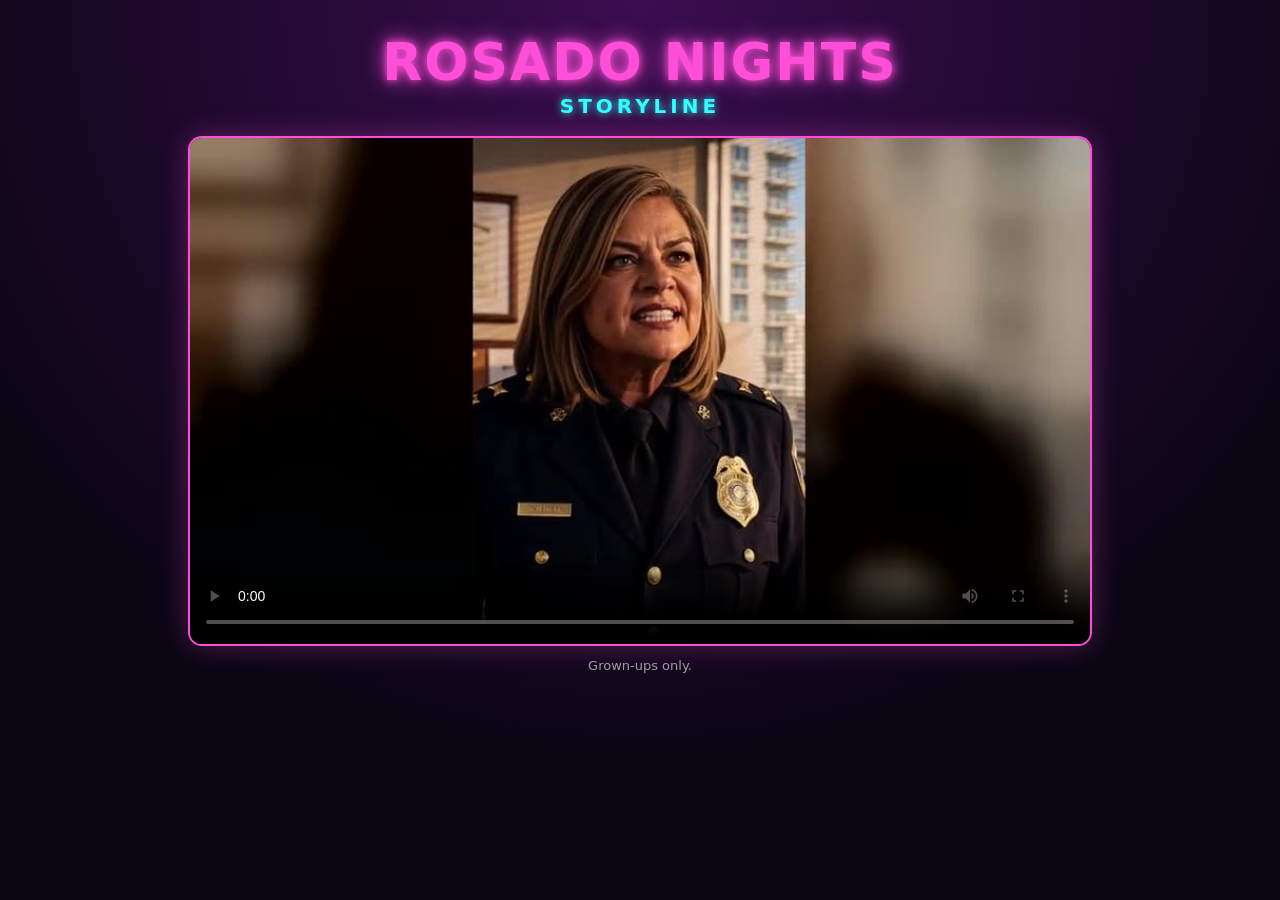
==== index.html @ 65f8eb80 "Storyline page" ====
<!doctype html><html lang="en"><head><meta charset="utf-8">
<meta name="robots" content="noindex, nofollow">
<meta name="viewport" content="width=device-width,initial-scale=1,viewport-fit=cover">
<title>Rosado Nights · Storyline</title>
<style>
body{margin:0;min-height:100vh;background:radial-gradient(circle at 50% 0,#3a0d4f,#0b0614 70%);color:#fff;font-family:system-ui,-apple-system,sans-serif;display:flex;flex-direction:column;align-items:center;padding:24px 12px;box-sizing:border-box}
h1{margin:8px 0 2px;font-size:clamp(28px,7vw,52px);letter-spacing:2px;color:#ff4fd8;text-shadow:0 0 8px #ff4fd8,0 0 22px #ff4fd8}
h2{margin:0 0 20px;font-weight:600;color:#3ff;text-shadow:0 0 8px #3ff;letter-spacing:4px;font-size:clamp(14px,3.5vw,20px)}
video{width:100%;max-width:900px;border-radius:12px;box-shadow:0 0 0 2px #ff4fd8,0 0 30px #ff4fd855;background:#000}
p{opacity:.6;font-size:13px;margin-top:14px}
</style></head><body>
<h1>ROSADO NIGHTS</h1><h2>STORYLINE</h2>
<video src="storyline.mp4" poster="poster.jpg" controls playsinline preload="metadata"></video>
<p>Grown-ups only.</p>
</body></html>
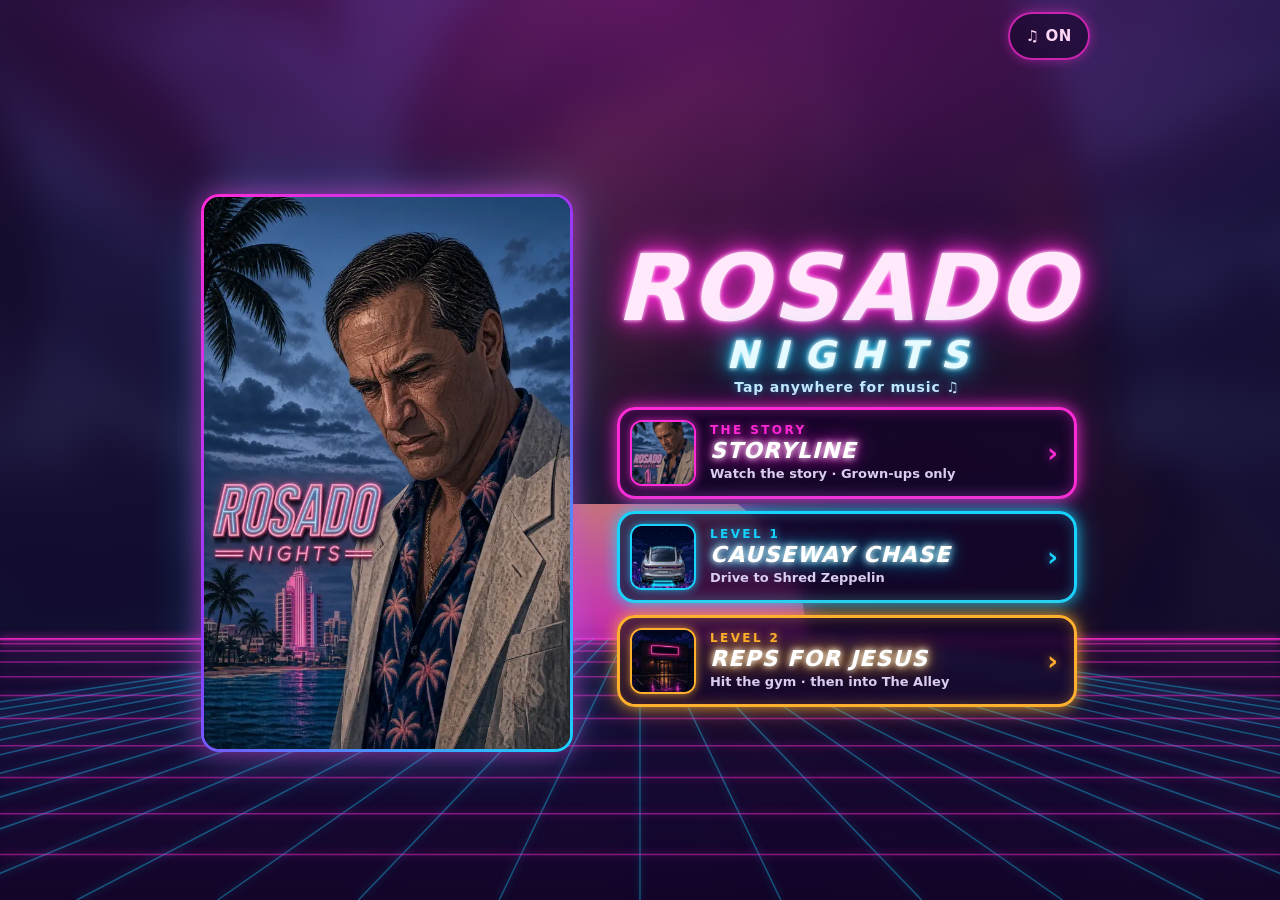
==== commit cb92fdf2: "Rosado Nights landing page + storyline page" ====
--- a/index.html
+++ b/index.html
@@ -1,15 +1,224 @@
-<!doctype html><html lang="en"><head><meta charset="utf-8">
+<!doctype html>
+<html lang="en">
+<head>
+<meta charset="utf-8">
+<meta http-equiv="Cache-Control" content="no-cache">
+<meta name="viewport" content="width=device-width,initial-scale=1,viewport-fit=cover">
 <meta name="robots" content="noindex, nofollow">
-<meta name="viewport" content="width=device-width,initial-scale=1,viewport-fit=cover">
-<title>Rosado Nights · Storyline</title>
+<meta name="theme-color" content="#1a0b33">
+<meta name="apple-mobile-web-app-capable" content="yes">
+<meta name="mobile-web-app-capable" content="yes">
+<meta name="apple-mobile-web-app-status-bar-style" content="black-translucent">
+<meta name="description" content="Rosado Nights: the storyline, Level 1 Causeway Chase, Level 2 Reps for Jesus and Level 3 The Alley, with the neon synthwave theme.">
+<title>Rosado Nights</title>
 <style>
-body{margin:0;min-height:100vh;background:radial-gradient(circle at 50% 0,#3a0d4f,#0b0614 70%);color:#fff;font-family:system-ui,-apple-system,sans-serif;display:flex;flex-direction:column;align-items:center;padding:24px 12px;box-sizing:border-box}
-h1{margin:8px 0 2px;font-size:clamp(28px,7vw,52px);letter-spacing:2px;color:#ff4fd8;text-shadow:0 0 8px #ff4fd8,0 0 22px #ff4fd8}
-h2{margin:0 0 20px;font-weight:600;color:#3ff;text-shadow:0 0 8px #3ff;letter-spacing:4px;font-size:clamp(14px,3.5vw,20px)}
-video{width:100%;max-width:900px;border-radius:12px;box-shadow:0 0 0 2px #ff4fd8,0 0 30px #ff4fd855;background:#000}
-p{opacity:.6;font-size:13px;margin-top:14px}
-</style></head><body>
-<h1>ROSADO NIGHTS</h1><h2>STORYLINE</h2>
-<video src="storyline.mp4" poster="poster.jpg" controls playsinline preload="metadata"></video>
-<p>Grown-ups only.</p>
-</body></html>
+*{box-sizing:border-box}
+html{-webkit-text-size-adjust:100%;background:#12062a}
+body{margin:0;min-height:100vh;min-height:100dvh;color:#fff;overflow-x:hidden;touch-action:manipulation;
+ font-family:system-ui,-apple-system,"Segoe UI",Roboto,sans-serif;-webkit-tap-highlight-color:transparent;
+ background:#12062a}
+.bg{position:fixed;inset:0;z-index:0;overflow:hidden}
+.bg img{width:100%;height:100%;object-fit:cover;object-position:50% 20%;transform:scale(1.12);
+ filter:blur(16px) brightness(.5) saturate(1.35)}
+.bg::after{content:"";position:absolute;inset:0;
+ background:
+  radial-gradient(90% 55% at 50% 0%,rgba(255,43,214,.28),transparent 70%),
+  linear-gradient(180deg,rgba(42,17,80,.55) 0%,rgba(26,11,51,.72) 50%,rgba(10,8,40,.92) 100%)}
+#viz{position:fixed;left:0;right:0;bottom:0;width:100%;height:44%;z-index:1;pointer-events:none}
+main{position:relative;z-index:2;min-height:100vh;min-height:100dvh;display:flex;flex-direction:column;align-items:center;
+ padding:calc(12px + env(safe-area-inset-top)) max(16px,env(safe-area-inset-right)) calc(22px + env(safe-area-inset-bottom)) max(16px,env(safe-area-inset-left))}
+.top{width:100%;max-width:900px;display:flex;align-items:center;justify-content:space-between;gap:10px}
+.back{display:inline-flex;align-items:center;gap:8px;min-height:48px;padding:0 18px;border-radius:999px;
+ color:#bfefff;text-decoration:none;font-weight:800;font-size:16px;letter-spacing:.02em;
+ background:rgba(20,6,40,.6);border:2px solid rgba(25,211,255,.7);box-shadow:0 0 12px rgba(25,211,255,.45);
+ -webkit-backdrop-filter:blur(6px);backdrop-filter:blur(6px)}
+.back:active{transform:translateY(2px)}
+.back:focus-visible,.mute:focus-visible,.box:focus-visible{outline:4px solid #fff;outline-offset:4px}
+.stage{flex:1;width:100%;max-width:900px;display:flex;flex-direction:column;align-items:center;justify-content:center;gap:12px;padding-top:8px}
+.poster{display:block;flex:none;height:clamp(170px,30dvh,420px);aspect-ratio:2/3;border-radius:18px;overflow:hidden;
+ border:3px solid transparent;background:linear-gradient(#1a0b33,#1a0b33) padding-box,linear-gradient(135deg,#ff2bd6,#8a3cff 50%,#19d3ff) border-box;
+ box-shadow:0 0 26px rgba(255,43,214,.55),0 0 52px rgba(25,211,255,.3);transition:box-shadow .2s ease}
+.poster img{display:block;width:100%;height:100%;object-fit:cover}
+h1{margin:6px 0 0;text-align:center;line-height:.95;font-weight:900;font-style:italic;text-transform:uppercase;
+ font-family:"Avenir Next Condensed","Arial Narrow",Impact,"Arial Black",system-ui,sans-serif}
+h1 .a{display:block;font-size:clamp(44px,13vw,92px);letter-spacing:.04em;color:#ffe9fb;
+ text-shadow:0 0 4px #fff,0 0 10px #ff2bd6,0 0 22px #ff2bd6,0 0 44px rgba(255,43,214,.75);animation:sign 6s linear infinite}
+h1 .b{display:block;margin-top:4px;font-size:clamp(20px,5.6vw,38px);letter-spacing:.42em;padding-left:.42em;color:#e6fbff;
+ text-shadow:0 0 4px #fff,0 0 10px #19d3ff,0 0 22px #19d3ff,0 0 40px rgba(25,211,255,.7)}
+.mute{appearance:none;-webkit-appearance:none;cursor:pointer;touch-action:manipulation;display:inline-flex;align-items:center;justify-content:center;gap:6px;
+ min-height:48px;min-width:48px;padding:0 16px;border-radius:999px;font:800 15px/1 system-ui,-apple-system,"Segoe UI",Roboto,sans-serif;letter-spacing:.04em;
+ color:#ffd6f6;background:rgba(20,6,40,.6);border:2px solid rgba(255,43,214,.75);box-shadow:0 0 12px rgba(255,43,214,.45);
+ -webkit-backdrop-filter:blur(6px);backdrop-filter:blur(6px)}
+.mute[aria-pressed="true"]{color:#9a8cb8;border-color:rgba(154,140,184,.6);box-shadow:none}
+.mute:active{transform:translateY(2px)}
+.hint{margin:0;font-size:14px;font-weight:700;color:#bfefff;letter-spacing:.06em;text-align:center;min-height:1.3em;text-shadow:0 0 8px rgba(25,211,255,.6)}
+.boxes{display:flex;flex-direction:column;gap:12px;width:min(460px,100%);margin-top:4px}
+.box{display:flex;align-items:center;gap:14px;min-height:88px;padding:10px 16px 10px 10px;border-radius:18px;text-decoration:none;color:#fff;
+ touch-action:manipulation;background:rgba(20,6,40,.78);border:3px solid var(--c);-webkit-backdrop-filter:blur(6px);backdrop-filter:blur(6px);
+ box-shadow:0 0 14px var(--g),0 0 32px var(--g2),inset 0 0 14px var(--g2);transition:transform .12s ease,box-shadow .12s ease}
+.box:hover{box-shadow:0 0 20px var(--g),0 0 46px var(--g),inset 0 0 18px var(--g2)}
+.box:active{transform:translateY(3px) scale(.99)}
+.box.s{--c:#ff2bd6;--g:rgba(255,43,214,.8);--g2:rgba(255,43,214,.35)}
+.box.l1{--c:#19d3ff;--g:rgba(25,211,255,.8);--g2:rgba(25,211,255,.3)}
+.box.l2{--c:#ffb02e;--g:rgba(255,176,46,.8);--g2:rgba(255,176,46,.3)}
+.box .th{flex:none;width:66px;height:66px;border-radius:12px;overflow:hidden;border:2px solid var(--c);box-shadow:0 0 10px var(--g)}
+.box .th img{display:block;width:100%;height:100%;object-fit:cover}
+.box .tx{flex:1;min-width:0;display:flex;flex-direction:column;gap:3px;text-align:left}
+.box .k{font:800 12px/1 system-ui,-apple-system,"Segoe UI",Roboto,sans-serif;letter-spacing:.2em;color:var(--c);text-shadow:0 0 8px var(--g)}
+.box .t{font:900 italic 22px/1.05 "Avenir Next Condensed","Arial Narrow",Impact,"Arial Black",system-ui,sans-serif;letter-spacing:.05em;text-transform:uppercase;
+ text-shadow:0 0 6px #fff,0 0 12px var(--c),0 0 24px var(--g)}
+.box .d{font-size:13px;font-weight:700;color:#d9cdf0;line-height:1.2}
+.box .ar{flex:none;font-size:26px;font-weight:900;color:var(--c);text-shadow:0 0 10px var(--g)}
+@media (max-width:699px) and (orientation:portrait){
+ h1 .a{font-size:clamp(40px,11.5vw,80px)}
+ .stage{gap:8px}
+}
+@keyframes sign{0%,17%,21%,70%,72%,100%{opacity:1}19%,71%{opacity:.6}}
+@keyframes glow{0%,100%{opacity:1}50%{opacity:.82}}
+.info{display:flex;flex-direction:column;align-items:center;gap:6px;width:100%}
+@media (min-width:700px) and (orientation:landscape),(min-width:1000px){
+ .stage{flex-direction:row;gap:42px}
+ .poster{height:clamp(240px,62dvh,560px)}
+ .info{width:auto;flex:0 1 460px}
+}
+@media (min-width:700px) and (orientation:portrait){
+ .poster{height:clamp(240px,34dvh,460px)}
+ .boxes{width:min(520px,100%);gap:16px}
+ .box{min-height:104px}.box .th{width:80px;height:80px}.box .t{font-size:26px}.box .d{font-size:15px}
+}
+@media (max-height:560px) and (orientation:landscape){
+ main{padding-top:calc(6px + env(safe-area-inset-top));padding-bottom:calc(8px + env(safe-area-inset-bottom))}
+ .back,.mute{min-height:44px}
+ .stage{flex-direction:row;gap:22px;padding-top:4px}
+ .poster{height:min(72dvh,280px)}
+ h1{margin:0}h1 .a{font-size:38px}h1 .b{font-size:18px;margin-top:2px}
+ .info{gap:4px;flex:0 1 430px}.hint{font-size:12px;min-height:1.1em}
+ .boxes{gap:8px;margin-top:2px}
+ .box{min-height:62px;padding:6px 12px 6px 6px;gap:10px;border-radius:14px}
+ .box .th{width:48px;height:48px;border-radius:9px}.box .t{font-size:18px}.box .k{font-size:10px}.box .d{font-size:11.5px}.box .ar{font-size:20px}
+}
+@media (prefers-reduced-motion:reduce){*,*::before,*::after{animation:none!important;transition:none!important}}
+</style>
+</head>
+<body>
+<div class="bg" aria-hidden="true">
+ <picture>
+  <source srcset="cover.webp" type="image/webp">
+  <img src="cover.jpg" alt="" width="600" height="900" decoding="async">
+ </picture>
+</div>
+<canvas id="viz" aria-hidden="true"></canvas>
+<main>
+ <div class="top"><span aria-hidden="true"></span><button class="mute" id="mute" type="button" aria-pressed="false" aria-label="Mute music">♫ ON</button></div>
+ <div class="stage">
+  <picture class="poster">
+   <source srcset="cover.webp" type="image/webp">
+   <img src="cover.jpg" width="600" height="900" alt="Rosado Nights poster: a man in a palm-print shirt under a neon Miami night sky">
+  </picture>
+  <div class="info">
+   <h1><span class="a">Rosado</span><span class="b">Nights</span></h1>
+   <p class="hint" id="hint" aria-live="polite">&nbsp;</p>
+   <nav class="boxes" aria-label="Rosado Nights">
+    <a class="box s" id="box-story" href="storyline.html">
+     <span class="th"><picture><source srcset="cover.webp" type="image/webp"><img src="cover.jpg" alt="" width="66" height="66"></picture></span>
+     <span class="tx"><span class="k">THE STORY</span><span class="t">Storyline</span><span class="d">Watch the story · Grown-ups only</span></span><span class="ar" aria-hidden="true">›</span>
+    </a>
+    <a class="box l1" id="box-l1" href="game/">
+     <span class="th"><img src="thumb-drive.webp" alt="" width="66" height="66"></span>
+     <span class="tx"><span class="k">LEVEL 1</span><span class="t">Causeway Chase</span><span class="d">Drive to Shred Zeppelin</span></span><span class="ar" aria-hidden="true">›</span>
+    </a>
+    <a class="box l2" id="box-l2" href="game/">
+     <span class="th"><img src="thumb-gym.webp" alt="" width="66" height="66"></span>
+     <span class="tx"><span class="k">LEVEL 2</span><span class="t">Reps for Jesus</span><span class="d">Hit the gym · then into The Alley</span></span><span class="ar" aria-hidden="true">›</span>
+    </a>
+   </nav>
+  </div>
+ </div>
+</main>
+<script src="theme.js?v=2"></script>
+<script>
+(function(){
+"use strict";
+/* ---------- music: try autoplay on load; browsers that block it (iOS/Safari) start on the first touch, click or key ---------- */
+var T=window.RosadoTheme,mute=document.getElementById('mute'),hint=document.getElementById('hint');
+var KEY='rn-muted',muted=false;
+try{muted=sessionStorage.getItem(KEY)==='1'}catch(e){}
+function ctxState(){var c=window.__rosadoCtx;return c?c.state:'none'}
+function running(){return !!(T&&T.isPlaying()&&ctxState()==='running')}
+function ui(){
+ mute.textContent=muted?'♫ OFF':'♫ ON';mute.setAttribute('aria-pressed',muted?'true':'false');
+ mute.setAttribute('aria-label',muted?'Unmute music':'Mute music');
+ hint.textContent=!T||!T.supported?'':(muted?'Music off':(running()?'♫ Rosado Nights · Main Theme':'Tap anywhere for music ♫'));
+}
+function start(){if(!T||!T.supported||muted)return;T.play();ui()}
+var EV=['pointerdown','touchstart','touchend','mousedown','click','keydown'];
+function arm(){EV.forEach(function(t){document.addEventListener(t,onGesture,true)})}
+function disarm(){EV.forEach(function(t){document.removeEventListener(t,onGesture,true)})}
+function onGesture(e){
+ if(e.target&&e.target.closest&&e.target.closest('#mute'))return; /* the toggle handles its own tap */
+ if(muted){disarm();return}
+ start();
+ /* keep listening until the audio context is really running (iOS unlocks on touchend, not touchstart) */
+ setTimeout(function(){if(running())disarm();ui()},60);
+}
+mute.addEventListener('click',function(){
+ muted=!muted;try{sessionStorage.setItem(KEY,muted?'1':'0')}catch(e){}
+ if(muted){if(T&&T.started())T.pause();disarm()}else start();
+ setTimeout(ui,60);ui();
+});
+if(!T||!T.supported){mute.hidden=true}
+else{
+ T.onChange(function(){ui()});
+ if(!muted){start();arm()} /* autoplay attempt */
+ setTimeout(ui,400);
+ /* coming back with the Back button (page cache): pick the music up again on the next tap */
+ window.addEventListener('pageshow',function(ev){if(ev.persisted&&!muted){if(!running())arm();ui()}});
+}
+ui();
+
+/* ---------- neon sun + grid visualizer ---------- */
+var cv=document.getElementById('viz'),g2=cv.getContext('2d');
+var reduce=window.matchMedia&&matchMedia('(prefers-reduced-motion: reduce)').matches;
+var W=0,H=0,DPR=1,lvl=0;
+function size(){DPR=Math.min(window.devicePixelRatio||1,2);W=cv.clientWidth;H=cv.clientHeight;cv.width=Math.round(W*DPR);cv.height=Math.round(H*DPR);draw(0)}
+function draw(ts){
+ g2.setTransform(DPR,0,0,DPR,0,0);g2.clearRect(0,0,W,H);
+ var hz=H*0.34, cx=W/2;
+ /* sun */
+ var R=Math.min(W*0.26,H*0.42)*(1+lvl*0.07);
+ var sg=g2.createLinearGradient(0,hz-R,0,hz);sg.addColorStop(0,'#ffd84a');sg.addColorStop(0.55,'#ff6a9e');sg.addColorStop(1,'#ff2bd6');
+ g2.save();g2.globalAlpha=0.55+lvl*0.35;g2.shadowColor='#ff2bd6';g2.shadowBlur=30+lvl*40;
+ g2.beginPath();g2.arc(cx,hz,R,Math.PI,2*Math.PI);g2.closePath();g2.fillStyle=sg;g2.fill();g2.restore();
+ g2.save();g2.globalCompositeOperation='destination-out';
+ for(var k=0;k<6;k++){var y=hz-R*0.08-k*R*0.14,hh=R*(0.075-k*0.01);if(hh>0)g2.fillRect(cx-R,y-hh,2*R,hh)}
+ g2.restore();
+ /* floor */
+ var fg=g2.createLinearGradient(0,hz,0,H);fg.addColorStop(0,'rgba(40,8,70,.0)');fg.addColorStop(1,'rgba(20,4,40,.85)');
+ g2.fillStyle=fg;g2.fillRect(0,hz,W,H-hz);
+ var a=0.45+lvl*0.55;
+ g2.lineWidth=1.5;g2.shadowBlur=8;
+ /* horizon */
+ g2.strokeStyle='rgba(255,43,214,'+(0.7+lvl*0.3)+')';g2.shadowColor='#ff2bd6';
+ g2.beginPath();g2.moveTo(0,hz);g2.lineTo(W,hz);g2.stroke();
+ /* vertical lines fanning */
+ g2.strokeStyle='rgba(25,211,255,'+a*0.8+')';g2.shadowColor='#19d3ff';g2.beginPath();
+ for(var i=-14;i<=14;i++){var xb=cx+i*W*0.11;g2.moveTo(cx+i*W*0.012,hz);g2.lineTo(xb,H)}
+ g2.stroke();
+ /* horizontal lines scrolling toward viewer at tempo (1 line per beat) */
+ var beat=reduce?0:(T&&T.isPlaying()?T.time()*T.bpm/60:ts/1000*0.4);
+ var ph=beat-Math.floor(beat);
+ g2.strokeStyle='rgba(255,43,214,'+a+')';g2.shadowColor='#ff2bd6';g2.beginPath();
+ for(var j=0;j<12;j++){var z=(j+ph)/12,y2=hz+(H-hz)*Math.pow(z,2.2);g2.moveTo(0,y2);g2.lineTo(W,y2)}
+ g2.stroke();g2.shadowBlur=0;
+}
+function loop(ts){
+ var target=T?T.level():0;
+ if(T&&T.isPlaying())lvl+=(target-lvl)*(target>lvl?0.6:0.12);else lvl*=0.9;
+ draw(ts);requestAnimationFrame(loop);
+}
+window.addEventListener('resize',size);size();
+if(!reduce)requestAnimationFrame(loop);
+})();
+</script>
+</body>
+</html>
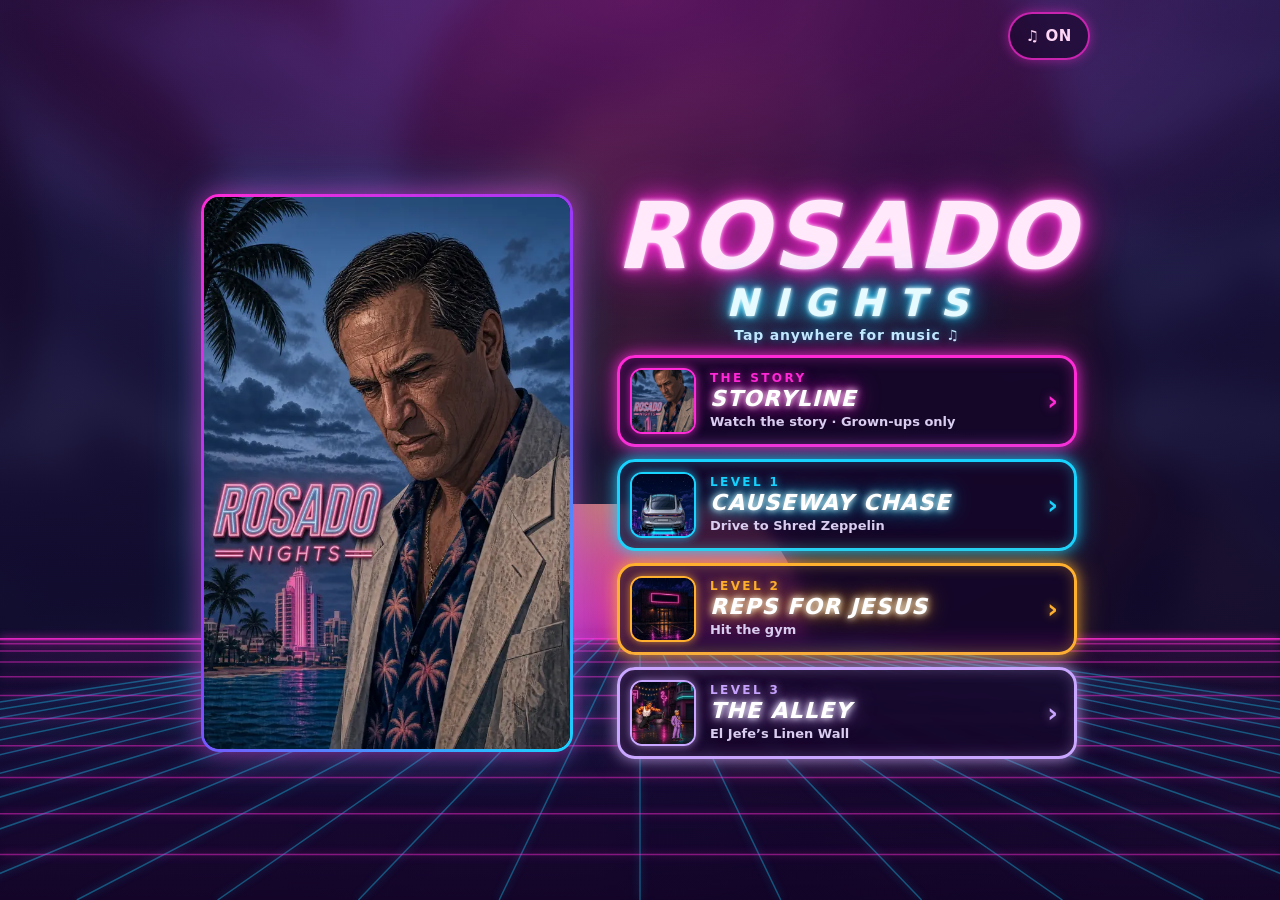
==== commit 2b4ab94c: "v0.3.1 landing: Level 3 box" ====
--- a/index.html
+++ b/index.html
@@ -61,6 +61,7 @@
 .box.s{--c:#ff2bd6;--g:rgba(255,43,214,.8);--g2:rgba(255,43,214,.35)}
 .box.l1{--c:#19d3ff;--g:rgba(25,211,255,.8);--g2:rgba(25,211,255,.3)}
 .box.l2{--c:#ffb02e;--g:rgba(255,176,46,.8);--g2:rgba(255,176,46,.3)}
+.box.l3{--c:#c9a6ff;--g:rgba(181,147,217,.85);--g2:rgba(181,147,217,.32)}
 .box .th{flex:none;width:66px;height:66px;border-radius:12px;overflow:hidden;border:2px solid var(--c);box-shadow:0 0 10px var(--g)}
 .box .th img{display:block;width:100%;height:100%;object-fit:cover}
 .box .tx{flex:1;min-width:0;display:flex;flex-direction:column;gap:3px;text-align:left}
@@ -72,6 +73,7 @@
 @media (max-width:699px) and (orientation:portrait){
  h1 .a{font-size:clamp(40px,11.5vw,80px)}
  .stage{gap:8px}
+ .poster{height:clamp(150px,24dvh,380px)}
 }
 @keyframes sign{0%,17%,21%,70%,72%,100%{opacity:1}19%,71%{opacity:.6}}
 @keyframes glow{0%,100%{opacity:1}50%{opacity:.82}}
@@ -89,13 +91,14 @@
 @media (max-height:560px) and (orientation:landscape){
  main{padding-top:calc(6px + env(safe-area-inset-top));padding-bottom:calc(8px + env(safe-area-inset-bottom))}
  .back,.mute{min-height:44px}
- .stage{flex-direction:row;gap:22px;padding-top:4px}
+ .top{position:absolute;z-index:3;top:calc(6px + env(safe-area-inset-top));right:max(12px,env(safe-area-inset-right));width:auto}
+ .stage{flex-direction:row;gap:22px;padding-top:0}
  .poster{height:min(72dvh,280px)}
- h1{margin:0}h1 .a{font-size:38px}h1 .b{font-size:18px;margin-top:2px}
+ h1{margin:0}h1 .a{font-size:34px}h1 .b{font-size:16px;margin-top:1px}
  .info{gap:4px;flex:0 1 430px}.hint{font-size:12px;min-height:1.1em}
- .boxes{gap:8px;margin-top:2px}
- .box{min-height:62px;padding:6px 12px 6px 6px;gap:10px;border-radius:14px}
- .box .th{width:48px;height:48px;border-radius:9px}.box .t{font-size:18px}.box .k{font-size:10px}.box .d{font-size:11.5px}.box .ar{font-size:20px}
+ .boxes{gap:6px;margin-top:2px}
+ .box{min-height:52px;padding:4px 12px 4px 5px;gap:10px;border-radius:14px}
+ .box .th{width:42px;height:42px;border-radius:9px}.box .t{font-size:18px}.box .k{font-size:10px}.box .d{font-size:11.5px}.box .ar{font-size:20px}
 }
 @media (prefers-reduced-motion:reduce){*,*::before,*::after{animation:none!important;transition:none!important}}
 </style>
@@ -129,7 +132,11 @@
     </a>
     <a class="box l2" id="box-l2" href="game/">
      <span class="th"><img src="thumb-gym.webp" alt="" width="66" height="66"></span>
-     <span class="tx"><span class="k">LEVEL 2</span><span class="t">Reps for Jesus</span><span class="d">Hit the gym · then into The Alley</span></span><span class="ar" aria-hidden="true">›</span>
+     <span class="tx"><span class="k">LEVEL 2</span><span class="t">Reps for Jesus</span><span class="d">Hit the gym</span></span><span class="ar" aria-hidden="true">›</span>
+    </a>
+    <a class="box l3" id="box-l3" href="game/?start=alley">
+     <span class="th"><img src="thumb-alley.webp" alt="" width="66" height="66"></span>
+     <span class="tx"><span class="k">LEVEL 3</span><span class="t">The Alley</span><span class="d">El Jefe’s Linen Wall</span></span><span class="ar" aria-hidden="true">›</span>
     </a>
    </nav>
   </div>
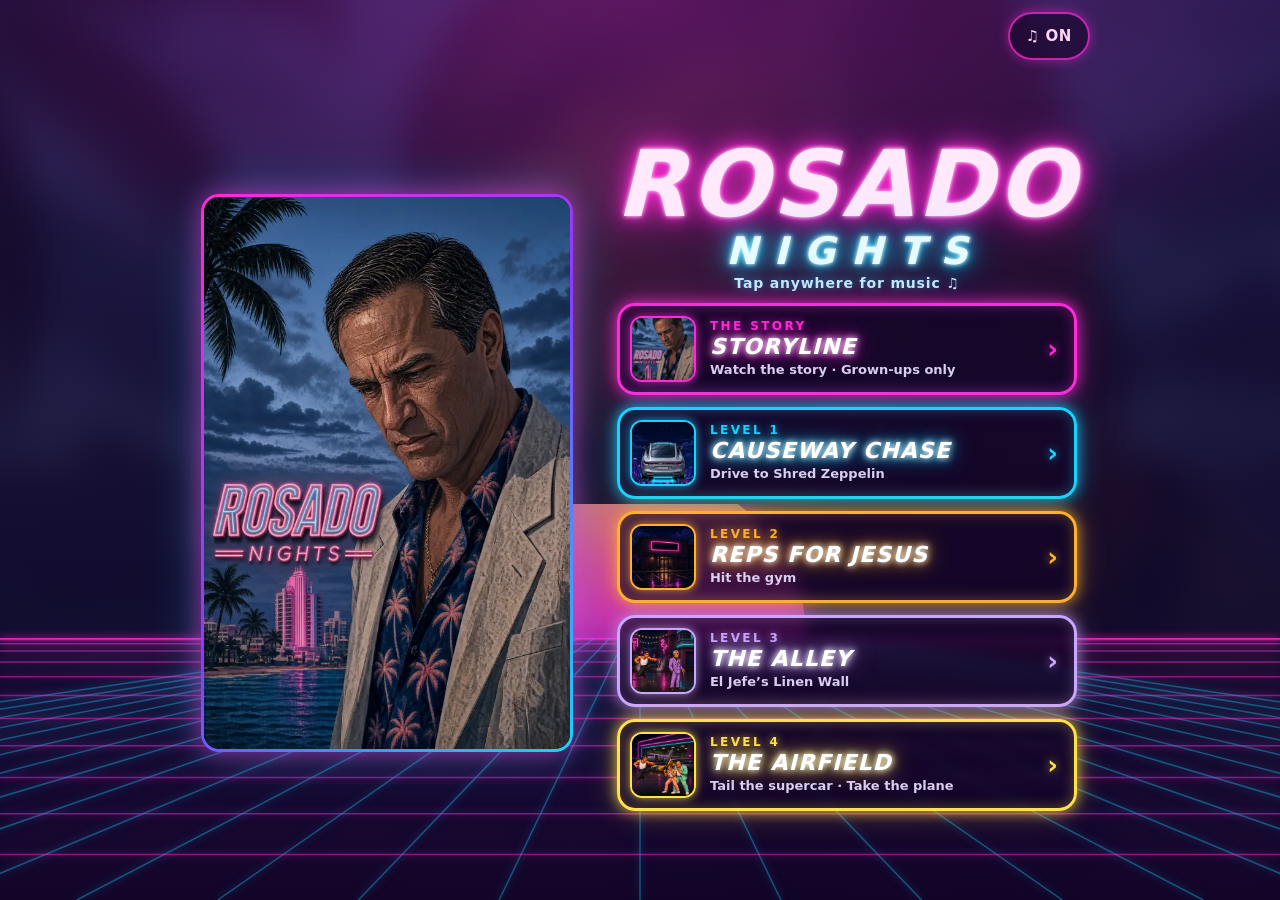
==== commit bac39d27: "v0.4.0: landing 5th box" ====
--- a/index.html
+++ b/index.html
@@ -9,7 +9,7 @@
 <meta name="apple-mobile-web-app-capable" content="yes">
 <meta name="mobile-web-app-capable" content="yes">
 <meta name="apple-mobile-web-app-status-bar-style" content="black-translucent">
-<meta name="description" content="Rosado Nights: the storyline, Level 1 Causeway Chase, Level 2 Reps for Jesus and Level 3 The Alley, with the neon synthwave theme.">
+<meta name="description" content="Rosado Nights: the storyline, Level 1 Causeway Chase, Level 2 Reps for Jesus, Level 3 The Alley and Level 4 The Airfield, with the neon synthwave theme.">
 <title>Rosado Nights</title>
 <style>
 *{box-sizing:border-box}
@@ -62,6 +62,7 @@
 .box.l1{--c:#19d3ff;--g:rgba(25,211,255,.8);--g2:rgba(25,211,255,.3)}
 .box.l2{--c:#ffb02e;--g:rgba(255,176,46,.8);--g2:rgba(255,176,46,.3)}
 .box.l3{--c:#c9a6ff;--g:rgba(181,147,217,.85);--g2:rgba(181,147,217,.32)}
+.box.l4{--c:#ffe14a;--g:rgba(255,225,74,.8);--g2:rgba(255,225,74,.3)}
 .box .th{flex:none;width:66px;height:66px;border-radius:12px;overflow:hidden;border:2px solid var(--c);box-shadow:0 0 10px var(--g)}
 .box .th img{display:block;width:100%;height:100%;object-fit:cover}
 .box .tx{flex:1;min-width:0;display:flex;flex-direction:column;gap:3px;text-align:left}
@@ -74,6 +75,7 @@
  h1 .a{font-size:clamp(40px,11.5vw,80px)}
  .stage{gap:8px}
  .poster{height:clamp(150px,24dvh,380px)}
+ .boxes{gap:9px}.box{min-height:76px;padding:6px 14px 6px 8px}.box .th{width:58px;height:58px}
 }
 @keyframes sign{0%,17%,21%,70%,72%,100%{opacity:1}19%,71%{opacity:.6}}
 @keyframes glow{0%,100%{opacity:1}50%{opacity:.82}}
@@ -84,9 +86,9 @@
  .info{width:auto;flex:0 1 460px}
 }
 @media (min-width:700px) and (orientation:portrait){
- .poster{height:clamp(240px,34dvh,460px)}
- .boxes{width:min(520px,100%);gap:16px}
- .box{min-height:104px}.box .th{width:80px;height:80px}.box .t{font-size:26px}.box .d{font-size:15px}
+ .poster{height:clamp(240px,30dvh,420px)}
+ .boxes{width:min(520px,100%);gap:12px}
+ .box{min-height:90px}.box .th{width:72px;height:72px}.box .t{font-size:26px}.box .d{font-size:15px}
 }
 @media (max-height:560px) and (orientation:landscape){
  main{padding-top:calc(6px + env(safe-area-inset-top));padding-bottom:calc(8px + env(safe-area-inset-bottom))}
@@ -95,10 +97,10 @@
  .stage{flex-direction:row;gap:22px;padding-top:0}
  .poster{height:min(72dvh,280px)}
  h1{margin:0}h1 .a{font-size:34px}h1 .b{font-size:16px;margin-top:1px}
- .info{gap:4px;flex:0 1 430px}.hint{font-size:12px;min-height:1.1em}
- .boxes{gap:6px;margin-top:2px}
- .box{min-height:52px;padding:4px 12px 4px 5px;gap:10px;border-radius:14px}
- .box .th{width:42px;height:42px;border-radius:9px}.box .t{font-size:18px}.box .k{font-size:10px}.box .d{font-size:11.5px}.box .ar{font-size:20px}
+ .info{gap:4px;flex:0 1 500px}.hint{font-size:12px;min-height:1.1em}
+ .boxes{gap:6px;margin-top:2px;display:grid;grid-template-columns:1fr 1fr;width:min(500px,100%)}.box.s{grid-column:1/-1}.box:not(.s) .t{font-size:16px}.box:not(.s) .d{font-size:10.5px}.box:not(.s) .ar{display:none}
+ .box{min-height:46px;padding:3px 12px 3px 5px;gap:10px;border-radius:14px}
+ .box .th{width:38px;height:38px;border-radius:9px}.box .t{font-size:18px}.box .k{font-size:10px}.box .d{font-size:11.5px}.box .ar{font-size:20px}
 }
 @media (prefers-reduced-motion:reduce){*,*::before,*::after{animation:none!important;transition:none!important}}
 </style>
@@ -137,6 +139,10 @@
     <a class="box l3" id="box-l3" href="game/?start=alley">
      <span class="th"><img src="thumb-alley.webp" alt="" width="66" height="66"></span>
      <span class="tx"><span class="k">LEVEL 3</span><span class="t">The Alley</span><span class="d">El Jefe’s Linen Wall</span></span><span class="ar" aria-hidden="true">›</span>
+    </a>
+    <a class="box l4" id="box-l4" href="game/?start=airfield">
+     <span class="th"><img src="thumb-airfield.webp" alt="" width="66" height="66"></span>
+     <span class="tx"><span class="k">LEVEL 4</span><span class="t">The Airfield</span><span class="d">Tail the supercar · Take the plane</span></span><span class="ar" aria-hidden="true">›</span>
     </a>
    </nav>
   </div>
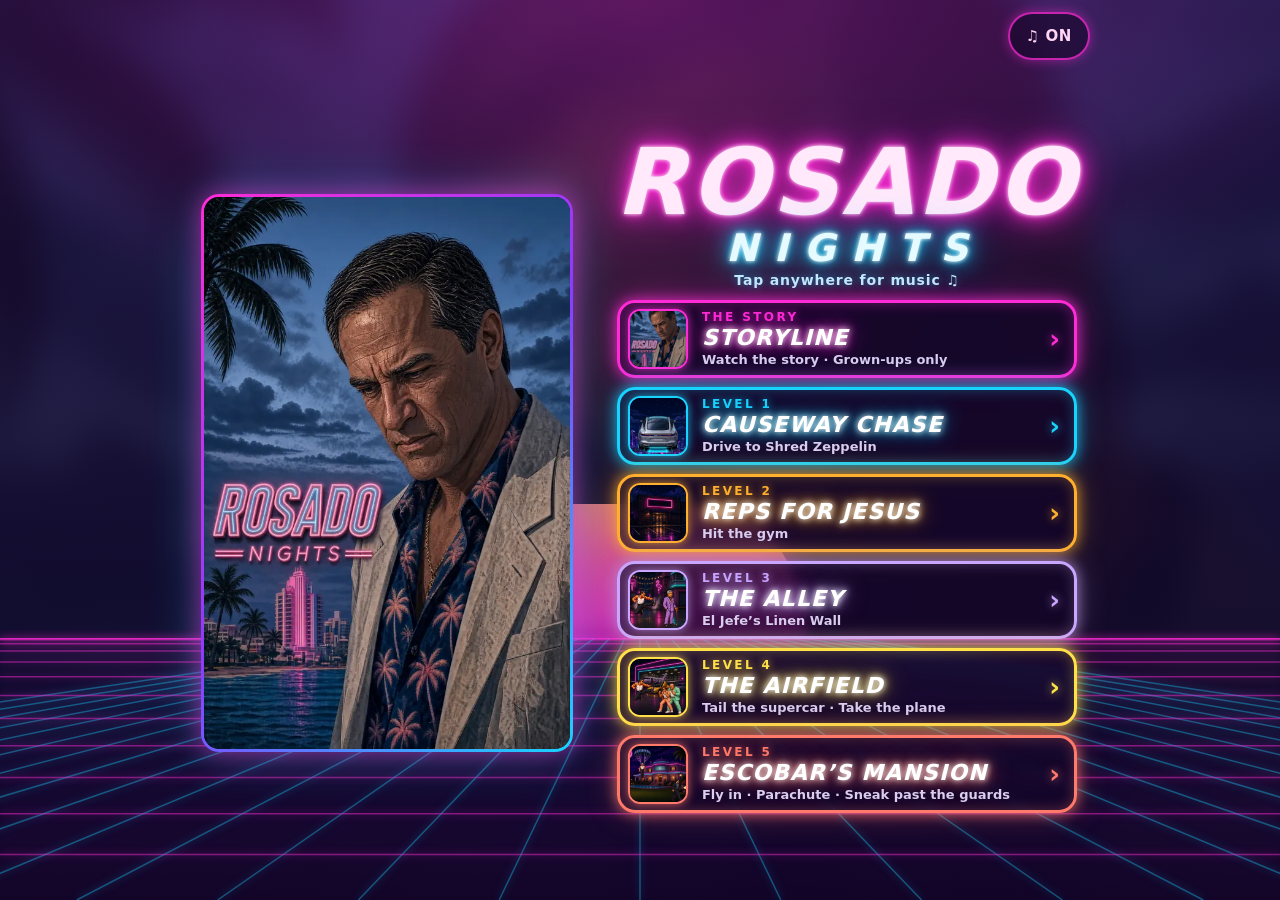
==== commit 634ca3ab: "v0.5.0: landing 6th box" ====
--- a/index.html
+++ b/index.html
@@ -9,7 +9,7 @@
 <meta name="apple-mobile-web-app-capable" content="yes">
 <meta name="mobile-web-app-capable" content="yes">
 <meta name="apple-mobile-web-app-status-bar-style" content="black-translucent">
-<meta name="description" content="Rosado Nights: the storyline, Level 1 Causeway Chase, Level 2 Reps for Jesus, Level 3 The Alley and Level 4 The Airfield, with the neon synthwave theme.">
+<meta name="description" content="Rosado Nights: the storyline, Level 1 Causeway Chase, Level 2 Reps for Jesus, Level 3 The Alley, Level 4 The Airfield and Level 5 Escobar’s Mansion, with the neon synthwave theme.">
 <title>Rosado Nights</title>
 <style>
 *{box-sizing:border-box}
@@ -63,6 +63,7 @@
 .box.l2{--c:#ffb02e;--g:rgba(255,176,46,.8);--g2:rgba(255,176,46,.3)}
 .box.l3{--c:#c9a6ff;--g:rgba(181,147,217,.85);--g2:rgba(181,147,217,.32)}
 .box.l4{--c:#ffe14a;--g:rgba(255,225,74,.8);--g2:rgba(255,225,74,.3)}
+.box.l5{--c:#ff7a6a;--g:rgba(255,122,106,.8);--g2:rgba(255,122,106,.3)}
 .box .th{flex:none;width:66px;height:66px;border-radius:12px;overflow:hidden;border:2px solid var(--c);box-shadow:0 0 10px var(--g)}
 .box .th img{display:block;width:100%;height:100%;object-fit:cover}
 .box .tx{flex:1;min-width:0;display:flex;flex-direction:column;gap:3px;text-align:left}
@@ -75,7 +76,7 @@
  h1 .a{font-size:clamp(40px,11.5vw,80px)}
  .stage{gap:8px}
  .poster{height:clamp(150px,24dvh,380px)}
- .boxes{gap:9px}.box{min-height:76px;padding:6px 14px 6px 8px}.box .th{width:58px;height:58px}
+ .boxes{gap:7px}.box{min-height:62px;padding:4px 12px 4px 6px;gap:12px;border-radius:15px}.box .th{width:50px;height:50px;border-radius:10px}.box .t{font-size:20px}.box .d{font-size:12px}.box .k{font-size:11px}.box .ar{font-size:22px}
 }
 @keyframes sign{0%,17%,21%,70%,72%,100%{opacity:1}19%,71%{opacity:.6}}
 @keyframes glow{0%,100%{opacity:1}50%{opacity:.82}}
@@ -87,8 +88,8 @@
 }
 @media (min-width:700px) and (orientation:portrait){
  .poster{height:clamp(240px,30dvh,420px)}
- .boxes{width:min(520px,100%);gap:12px}
- .box{min-height:90px}.box .th{width:72px;height:72px}.box .t{font-size:26px}.box .d{font-size:15px}
+ .boxes{width:min(520px,100%);gap:10px}
+ .box{min-height:78px}.box .th{width:62px;height:62px}.box .t{font-size:25px}.box .d{font-size:14px}
 }
 @media (max-height:560px) and (orientation:landscape){
  main{padding-top:calc(6px + env(safe-area-inset-top));padding-bottom:calc(8px + env(safe-area-inset-bottom))}
@@ -98,10 +99,12 @@
  .poster{height:min(72dvh,280px)}
  h1{margin:0}h1 .a{font-size:34px}h1 .b{font-size:16px;margin-top:1px}
  .info{gap:4px;flex:0 1 500px}.hint{font-size:12px;min-height:1.1em}
- .boxes{gap:6px;margin-top:2px;display:grid;grid-template-columns:1fr 1fr;width:min(500px,100%)}.box.s{grid-column:1/-1}.box:not(.s) .t{font-size:16px}.box:not(.s) .d{font-size:10.5px}.box:not(.s) .ar{display:none}
+ .boxes{gap:6px;margin-top:2px;display:grid;grid-template-columns:1fr 1fr;width:min(500px,100%)}.box .t{font-size:16px}.box .d{font-size:10.5px}.box .ar{display:none}
  .box{min-height:46px;padding:3px 12px 3px 5px;gap:10px;border-radius:14px}
- .box .th{width:38px;height:38px;border-radius:9px}.box .t{font-size:18px}.box .k{font-size:10px}.box .d{font-size:11.5px}.box .ar{font-size:20px}
-}
+ .box .th{width:38px;height:38px;border-radius:9px}.box .k{font-size:10px}
+}
+/* v0.5.0: six boxes on big landscape screens (iPad) */
+@media (min-width:700px) and (orientation:landscape) and (min-height:561px) and (max-height:900px){.boxes{gap:9px}.box{min-height:74px;padding:6px 14px 6px 8px}.box .th{width:60px;height:60px}}
 @media (prefers-reduced-motion:reduce){*,*::before,*::after{animation:none!important;transition:none!important}}
 </style>
 </head>
@@ -143,6 +146,10 @@
     <a class="box l4" id="box-l4" href="game/?start=airfield">
      <span class="th"><img src="thumb-airfield.webp" alt="" width="66" height="66"></span>
      <span class="tx"><span class="k">LEVEL 4</span><span class="t">The Airfield</span><span class="d">Tail the supercar · Take the plane</span></span><span class="ar" aria-hidden="true">›</span>
+    </a>
+    <a class="box l5" id="box-l5" href="game/?start=mansion">
+     <span class="th"><img src="thumb-mansion.webp" alt="" width="66" height="66"></span>
+     <span class="tx"><span class="k">LEVEL 5</span><span class="t">Escobar’s Mansion</span><span class="d">Fly in · Parachute · Sneak past the guards</span></span><span class="ar" aria-hidden="true">›</span>
     </a>
    </nav>
   </div>
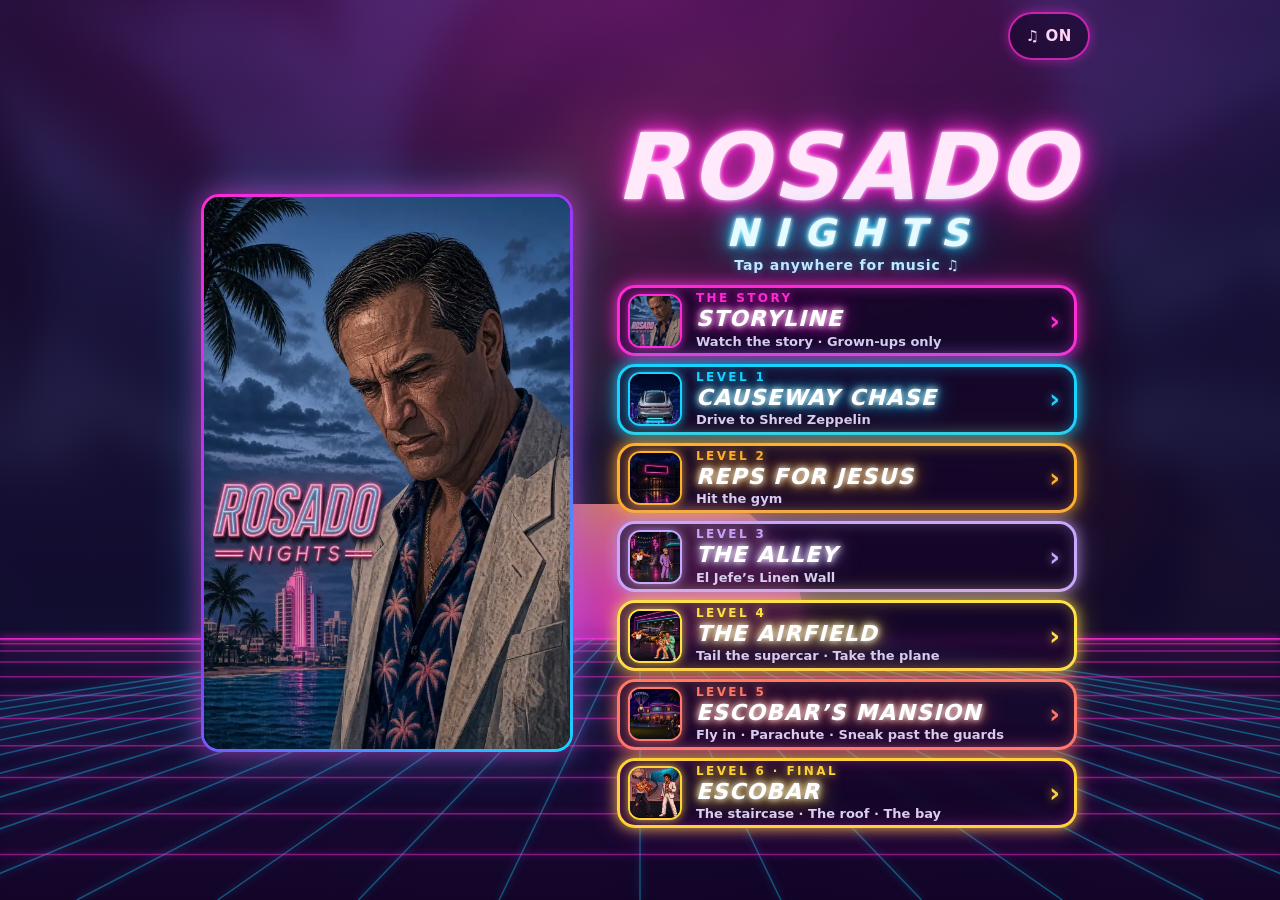
==== commit cd01925f: "v0.6.0 landing: 7th box Level 6 Escobar" ====
--- a/index.html
+++ b/index.html
@@ -9,7 +9,7 @@
 <meta name="apple-mobile-web-app-capable" content="yes">
 <meta name="mobile-web-app-capable" content="yes">
 <meta name="apple-mobile-web-app-status-bar-style" content="black-translucent">
-<meta name="description" content="Rosado Nights: the storyline, Level 1 Causeway Chase, Level 2 Reps for Jesus, Level 3 The Alley, Level 4 The Airfield and Level 5 Escobar’s Mansion, with the neon synthwave theme.">
+<meta name="description" content="Rosado Nights: the storyline, Level 1 Causeway Chase, Level 2 Reps for Jesus, Level 3 The Alley, Level 4 The Airfield, Level 5 Escobar’s Mansion and Level 6 Escobar, with the neon synthwave theme.">
 <title>Rosado Nights</title>
 <style>
 *{box-sizing:border-box}
@@ -64,6 +64,7 @@
 .box.l3{--c:#c9a6ff;--g:rgba(181,147,217,.85);--g2:rgba(181,147,217,.32)}
 .box.l4{--c:#ffe14a;--g:rgba(255,225,74,.8);--g2:rgba(255,225,74,.3)}
 .box.l5{--c:#ff7a6a;--g:rgba(255,122,106,.8);--g2:rgba(255,122,106,.3)}
+.box.l6{--c:#ffd23a;--g:rgba(255,210,58,.85);--g2:rgba(255,58,216,.32)}
 .box .th{flex:none;width:66px;height:66px;border-radius:12px;overflow:hidden;border:2px solid var(--c);box-shadow:0 0 10px var(--g)}
 .box .th img{display:block;width:100%;height:100%;object-fit:cover}
 .box .tx{flex:1;min-width:0;display:flex;flex-direction:column;gap:3px;text-align:left}
@@ -75,8 +76,8 @@
 @media (max-width:699px) and (orientation:portrait){
  h1 .a{font-size:clamp(40px,11.5vw,80px)}
  .stage{gap:8px}
- .poster{height:clamp(150px,24dvh,380px)}
- .boxes{gap:7px}.box{min-height:62px;padding:4px 12px 4px 6px;gap:12px;border-radius:15px}.box .th{width:50px;height:50px;border-radius:10px}.box .t{font-size:20px}.box .d{font-size:12px}.box .k{font-size:11px}.box .ar{font-size:22px}
+ .poster{height:clamp(120px,18dvh,380px)}
+ .boxes{gap:6px}.box{min-height:54px;padding:3px 12px 3px 6px;gap:12px;border-radius:15px}.box .th{width:46px;height:46px;border-radius:10px}.box .t{font-size:20px}.box .d{font-size:12px}.box .k{font-size:11px}.box .ar{font-size:22px}
 }
 @keyframes sign{0%,17%,21%,70%,72%,100%{opacity:1}19%,71%{opacity:.6}}
 @keyframes glow{0%,100%{opacity:1}50%{opacity:.82}}
@@ -87,9 +88,9 @@
  .info{width:auto;flex:0 1 460px}
 }
 @media (min-width:700px) and (orientation:portrait){
- .poster{height:clamp(240px,30dvh,420px)}
- .boxes{width:min(520px,100%);gap:10px}
- .box{min-height:78px}.box .th{width:62px;height:62px}.box .t{font-size:25px}.box .d{font-size:14px}
+ .poster{height:clamp(200px,22dvh,420px)}
+ .boxes{width:min(520px,100%);gap:9px}
+ .box{min-height:68px}.box .th{width:58px;height:58px}.box .t{font-size:25px}.box .d{font-size:14px}
 }
 @media (max-height:560px) and (orientation:landscape){
  main{padding-top:calc(6px + env(safe-area-inset-top));padding-bottom:calc(8px + env(safe-area-inset-bottom))}
@@ -102,9 +103,10 @@
  .boxes{gap:6px;margin-top:2px;display:grid;grid-template-columns:1fr 1fr;width:min(500px,100%)}.box .t{font-size:16px}.box .d{font-size:10.5px}.box .ar{display:none}
  .box{min-height:46px;padding:3px 12px 3px 5px;gap:10px;border-radius:14px}
  .box .th{width:38px;height:38px;border-radius:9px}.box .k{font-size:10px}
-}
-/* v0.5.0: six boxes on big landscape screens (iPad) */
-@media (min-width:700px) and (orientation:landscape) and (min-height:561px) and (max-height:900px){.boxes{gap:9px}.box{min-height:74px;padding:6px 14px 6px 8px}.box .th{width:60px;height:60px}}
+ .box.l6{grid-column:1/-1}
+}
+/* v0.6.0: seven boxes on big landscape screens (iPad) */
+@media (min-width:700px) and (orientation:landscape) and (min-height:561px) and (max-height:900px){.boxes{gap:8px}.box{min-height:64px;padding:4px 14px 4px 8px}.box .th{width:54px;height:54px}}
 @media (prefers-reduced-motion:reduce){*,*::before,*::after{animation:none!important;transition:none!important}}
 </style>
 </head>
@@ -150,6 +152,10 @@
     <a class="box l5" id="box-l5" href="game/?start=mansion">
      <span class="th"><img src="thumb-mansion.webp" alt="" width="66" height="66"></span>
      <span class="tx"><span class="k">LEVEL 5</span><span class="t">Escobar’s Mansion</span><span class="d">Fly in · Parachute · Sneak past the guards</span></span><span class="ar" aria-hidden="true">›</span>
+    </a>
+    <a class="box l6" id="box-l6" href="game/?start=escobar">
+     <span class="th"><img src="thumb-escobar.webp" alt="" width="66" height="66"></span>
+     <span class="tx"><span class="k">LEVEL 6 · FINAL</span><span class="t">Escobar</span><span class="d">The staircase · The roof · The bay</span></span><span class="ar" aria-hidden="true">›</span>
     </a>
    </nav>
   </div>
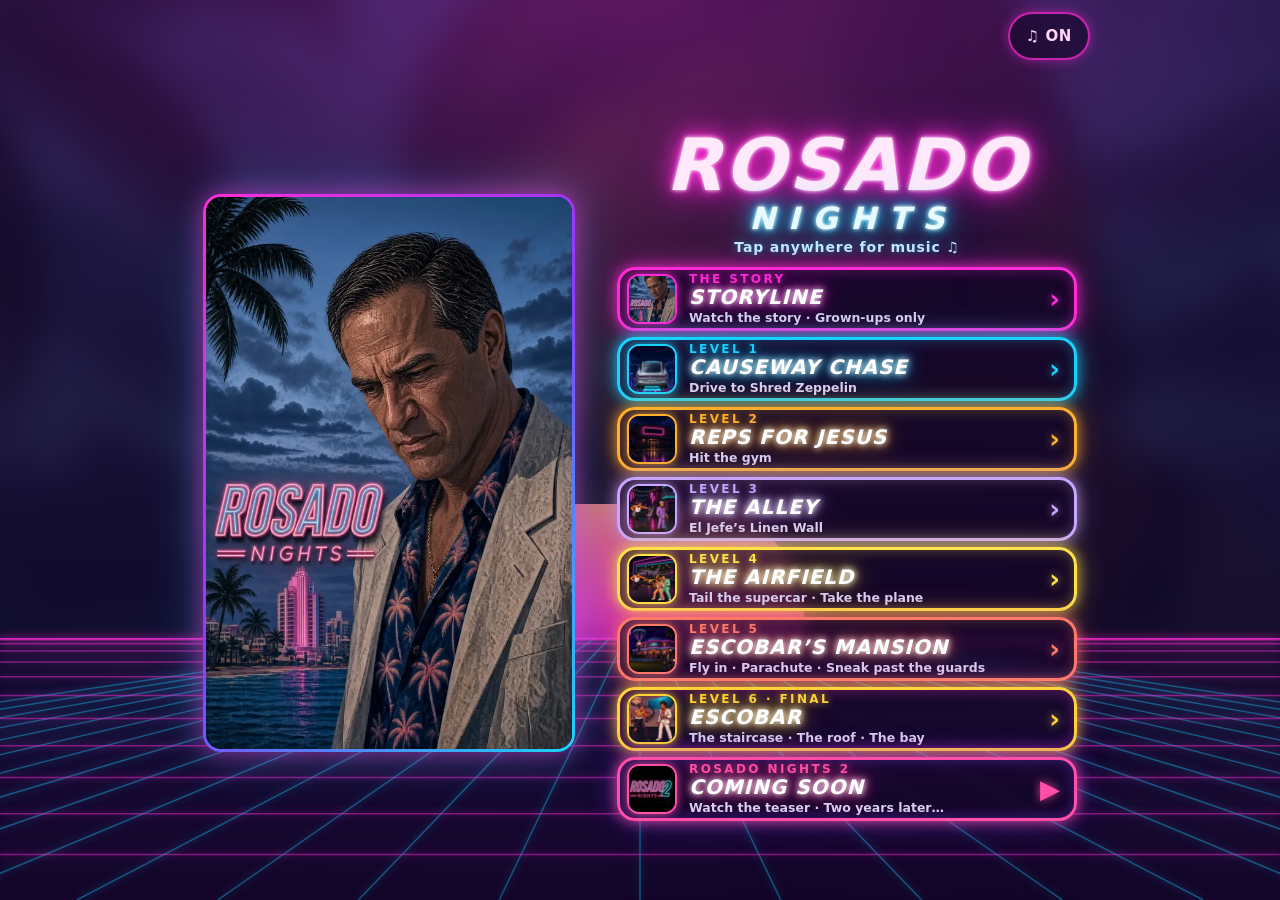
==== commit 39591572: "v0.6.2: landing teaser box, theme, new storyline cut" ====
--- a/index.html
+++ b/index.html
@@ -9,7 +9,7 @@
 <meta name="apple-mobile-web-app-capable" content="yes">
 <meta name="mobile-web-app-capable" content="yes">
 <meta name="apple-mobile-web-app-status-bar-style" content="black-translucent">
-<meta name="description" content="Rosado Nights: the storyline, Level 1 Causeway Chase, Level 2 Reps for Jesus, Level 3 The Alley, Level 4 The Airfield, Level 5 Escobar’s Mansion and Level 6 Escobar, with the neon synthwave theme.">
+<meta name="description" content="Rosado Nights: the storyline, Level 1 Causeway Chase, Level 2 Reps for Jesus, Level 3 The Alley, Level 4 The Airfield, Level 5 Escobar’s Mansion, Level 6 Escobar and the Rosado Nights 2 teaser, with the neon synthwave theme.">
 <title>Rosado Nights</title>
 <style>
 *{box-sizing:border-box}
@@ -65,6 +65,17 @@
 .box.l4{--c:#ffe14a;--g:rgba(255,225,74,.8);--g2:rgba(255,225,74,.3)}
 .box.l5{--c:#ff7a6a;--g:rgba(255,122,106,.8);--g2:rgba(255,122,106,.3)}
 .box.l6{--c:#ffd23a;--g:rgba(255,210,58,.85);--g2:rgba(255,58,216,.32)}
+.box.n2{--c:#ff4fa8;--g:rgba(255,79,168,.85);--g2:rgba(122,60,255,.4);cursor:pointer}
+/* v0.6.2: Rosado Nights 2 teaser player */
+#tz{position:fixed;inset:0;z-index:50;background:#000;display:flex;align-items:center;justify-content:center}
+#tz[hidden]{display:none}
+#tz video{width:100%;height:100%;object-fit:contain;background:#000}
+#tz .tzb{appearance:none;-webkit-appearance:none;cursor:pointer;touch-action:manipulation;position:absolute;min-height:48px;min-width:48px;padding:0 20px;border-radius:999px;
+ font:900 16px/1 system-ui,-apple-system,"Segoe UI",Roboto,sans-serif;letter-spacing:.08em;color:#fff;background:rgba(20,6,40,.72);border:2px solid rgba(255,43,214,.85);box-shadow:0 0 12px rgba(255,43,214,.5)}
+#tzSkip{top:calc(12px + env(safe-area-inset-top));right:max(14px,env(safe-area-inset-right))}
+#tzPlay{left:50%;top:50%;transform:translate(-50%,-50%);min-height:64px;font-size:20px}
+#tzPlay[hidden]{display:none}
+#tzLbl{position:absolute;left:max(14px,env(safe-area-inset-left));top:calc(20px + env(safe-area-inset-top));font:800 12px/1 system-ui,sans-serif;letter-spacing:.2em;color:#ffb3df;text-shadow:0 0 8px rgba(255,43,214,.8);pointer-events:none}
 .box .th{flex:none;width:66px;height:66px;border-radius:12px;overflow:hidden;border:2px solid var(--c);box-shadow:0 0 10px var(--g)}
 .box .th img{display:block;width:100%;height:100%;object-fit:cover}
 .box .tx{flex:1;min-width:0;display:flex;flex-direction:column;gap:3px;text-align:left}
@@ -76,9 +87,11 @@
 @media (max-width:699px) and (orientation:portrait){
  h1 .a{font-size:clamp(40px,11.5vw,80px)}
  .stage{gap:8px}
- .poster{height:clamp(120px,18dvh,380px)}
- .boxes{gap:6px}.box{min-height:54px;padding:3px 12px 3px 6px;gap:12px;border-radius:15px}.box .th{width:46px;height:46px;border-radius:10px}.box .t{font-size:20px}.box .d{font-size:12px}.box .k{font-size:11px}.box .ar{font-size:22px}
-}
+ .poster{height:clamp(96px,13dvh,380px)}
+ .boxes{gap:5px}.box{min-height:52px;padding:2px 12px 2px 6px;gap:12px;border-radius:15px}.box .tx{gap:1px}.box .th{width:44px;height:44px;border-radius:10px}.box .t{font-size:20px}.box .d{font-size:11.5px}.box .k{font-size:11px}.box .ar{font-size:22px}
+}
+/* v0.6.2: eight boxes on short phones (iPhone SE etc) */
+@media (max-width:699px) and (orientation:portrait) and (max-height:780px){.poster{height:72px}h1 .a{font-size:38px}h1 .b{font-size:18px}.stage{gap:4px}.box .d{display:none}.box{min-height:46px}.box .th{width:38px;height:38px}}
 @keyframes sign{0%,17%,21%,70%,72%,100%{opacity:1}19%,71%{opacity:.6}}
 @keyframes glow{0%,100%{opacity:1}50%{opacity:.82}}
 .info{display:flex;flex-direction:column;align-items:center;gap:6px;width:100%}
@@ -88,9 +101,9 @@
  .info{width:auto;flex:0 1 460px}
 }
 @media (min-width:700px) and (orientation:portrait){
- .poster{height:clamp(200px,22dvh,420px)}
+ .poster{height:clamp(150px,15dvh,420px)}
  .boxes{width:min(520px,100%);gap:9px}
- .box{min-height:68px}.box .th{width:58px;height:58px}.box .t{font-size:25px}.box .d{font-size:14px}
+ .box{min-height:68px;padding:6px 16px 6px 8px}.box .th{width:58px;height:58px}.box .t{font-size:23px}.box .d{font-size:14px}
 }
 @media (max-height:560px) and (orientation:landscape){
  main{padding-top:calc(6px + env(safe-area-inset-top));padding-bottom:calc(8px + env(safe-area-inset-bottom))}
@@ -103,10 +116,12 @@
  .boxes{gap:6px;margin-top:2px;display:grid;grid-template-columns:1fr 1fr;width:min(500px,100%)}.box .t{font-size:16px}.box .d{font-size:10.5px}.box .ar{display:none}
  .box{min-height:46px;padding:3px 12px 3px 5px;gap:10px;border-radius:14px}
  .box .th{width:38px;height:38px;border-radius:9px}.box .k{font-size:10px}
- .box.l6{grid-column:1/-1}
-}
+ .box .tx{gap:1px}
+ .box .t,.box .d{white-space:nowrap;overflow:hidden;text-overflow:ellipsis}.box .t{letter-spacing:.02em;padding-right:2px}
+}
+@media (max-height:560px) and (orientation:landscape) and (max-width:760px){.box .d{display:none}}
 /* v0.6.0: seven boxes on big landscape screens (iPad) */
-@media (min-width:700px) and (orientation:landscape) and (min-height:561px) and (max-height:900px){.boxes{gap:8px}.box{min-height:64px;padding:4px 14px 4px 8px}.box .th{width:54px;height:54px}}
+@media (min-width:700px) and (orientation:landscape) and (min-height:561px){h1 .a{font-size:clamp(48px,8dvh,80px)}h1 .b{font-size:clamp(20px,3.4dvh,34px)}.boxes{gap:6px}.box{min-height:58px;padding:3px 14px 3px 7px;gap:12px}.box .tx{gap:2px}.box .th{width:50px;height:50px}.box .t{font-size:20px}.box .d{font-size:12.5px}}
 @media (prefers-reduced-motion:reduce){*,*::before,*::after{animation:none!important;transition:none!important}}
 </style>
 </head>
@@ -157,11 +172,21 @@
      <span class="th"><img src="thumb-escobar.webp" alt="" width="66" height="66"></span>
      <span class="tx"><span class="k">LEVEL 6 · FINAL</span><span class="t">Escobar</span><span class="d">The staircase · The roof · The bay</span></span><span class="ar" aria-hidden="true">›</span>
     </a>
+    <a class="box n2" id="box-teaser" href="game/assets/cutscene-teaser.mp4?v=0.6.2" role="button" aria-label="Rosado Nights 2, coming soon: watch the teaser">
+     <span class="th"><img src="thumb-teaser.webp" alt="" width="66" height="66"></span>
+     <span class="tx"><span class="k">ROSADO NIGHTS 2</span><span class="t">Coming Soon</span><span class="d">Watch the teaser · Two years later…</span></span><span class="ar" aria-hidden="true">▶</span>
+    </a>
    </nav>
   </div>
  </div>
 </main>
-<script src="theme.js?v=2"></script>
+<div id="tz" hidden role="dialog" aria-modal="true" aria-label="Rosado Nights 2 teaser">
+ <video id="tzv" playsinline preload="none" poster="game/assets/cutscene-teaser-poster.webp?v=0.6.2"></video>
+ <span id="tzLbl">ROSADO NIGHTS 2 · TEASER</span>
+ <button class="tzb" id="tzPlay" type="button" hidden>▶ TAP TO PLAY</button>
+ <button class="tzb" id="tzSkip" type="button" aria-label="Skip the teaser">SKIP ▸▸</button>
+</div>
+<script src="theme.js?v=0.6.2"></script>
 <script>
 (function(){
 "use strict";
@@ -181,7 +206,7 @@
 function arm(){EV.forEach(function(t){document.addEventListener(t,onGesture,true)})}
 function disarm(){EV.forEach(function(t){document.removeEventListener(t,onGesture,true)})}
 function onGesture(e){
- if(e.target&&e.target.closest&&e.target.closest('#mute'))return; /* the toggle handles its own tap */
+ if(e.target&&e.target.closest&&e.target.closest('#mute,#tz,#box-teaser'))return; /* the toggle and the teaser handle their own taps */
  if(muted){disarm();return}
  start();
  /* keep listening until the audio context is really running (iOS unlocks on touchend, not touchstart) */
@@ -201,6 +226,33 @@
  window.addEventListener('pageshow',function(ev){if(ev.persisted&&!muted){if(!running())arm();ui()}});
 }
 ui();
+
+/* ---------- v0.6.2: Rosado Nights 2 teaser (box 8). The theme fades out (~0.5 s) under the video and back in after it ---------- */
+var tz=document.getElementById('tz'),tzv=document.getElementById('tzv'),tzPlay=document.getElementById('tzPlay'),tzBox=document.getElementById('box-teaser');
+var TZ={on:false,plays:0,ends:0,skips:0,wasMusic:false,how:''};window.__tz=TZ;
+function tzTry(){var p;try{p=tzv.play()}catch(e){p=null}tzPlay.hidden=true;
+ if(p&&p.catch)p.catch(function(){if(TZ.on)tzPlay.hidden=false})}
+function tzOpen(){
+ if(TZ.on)return;TZ.on=true;TZ.plays++;TZ.wasMusic=!!(T&&T.isPlaying());
+ if(T&&T.supported&&T.isPlaying()){if(T.fadeOut)T.fadeOut(0.5);else T.pause()}
+ tz.hidden=false;document.documentElement.style.overflow='hidden';
+ if(!tzv.getAttribute('src'))tzv.src=tzBox.getAttribute('href');
+ try{tzv.currentTime=0}catch(e){}
+ tzTry();try{document.getElementById('tzSkip').focus({preventScroll:true})}catch(e){}
+}
+function tzClose(how){
+ if(!TZ.on)return;TZ.on=false;TZ.how=how;if(how==='end')TZ.ends++;else TZ.skips++;
+ try{tzv.pause()}catch(e){}
+ tz.hidden=true;tzPlay.hidden=true;document.documentElement.style.overflow='';
+ if(T&&T.supported&&!muted&&!T.isPlaying()){if(T.fadeIn)T.fadeIn(0.5);else T.play()}
+ setTimeout(ui,60);try{tzBox.focus({preventScroll:true})}catch(e){}
+}
+tzBox.addEventListener('click',function(e){e.preventDefault();tzOpen()});
+document.getElementById('tzSkip').addEventListener('click',function(e){e.preventDefault();tzClose('skip')});
+tzPlay.addEventListener('click',function(e){e.preventDefault();tzTry()});
+tzv.addEventListener('ended',function(){tzClose('end')});
+tzv.addEventListener('error',function(){if(TZ.on)tzClose('error')});
+document.addEventListener('keydown',function(e){if(TZ.on&&(e.key==='Escape'||e.key==='Esc')){e.preventDefault();tzClose('skip')}});
 
 /* ---------- neon sun + grid visualizer ---------- */
 var cv=document.getElementById('viz'),g2=cv.getContext('2d');
